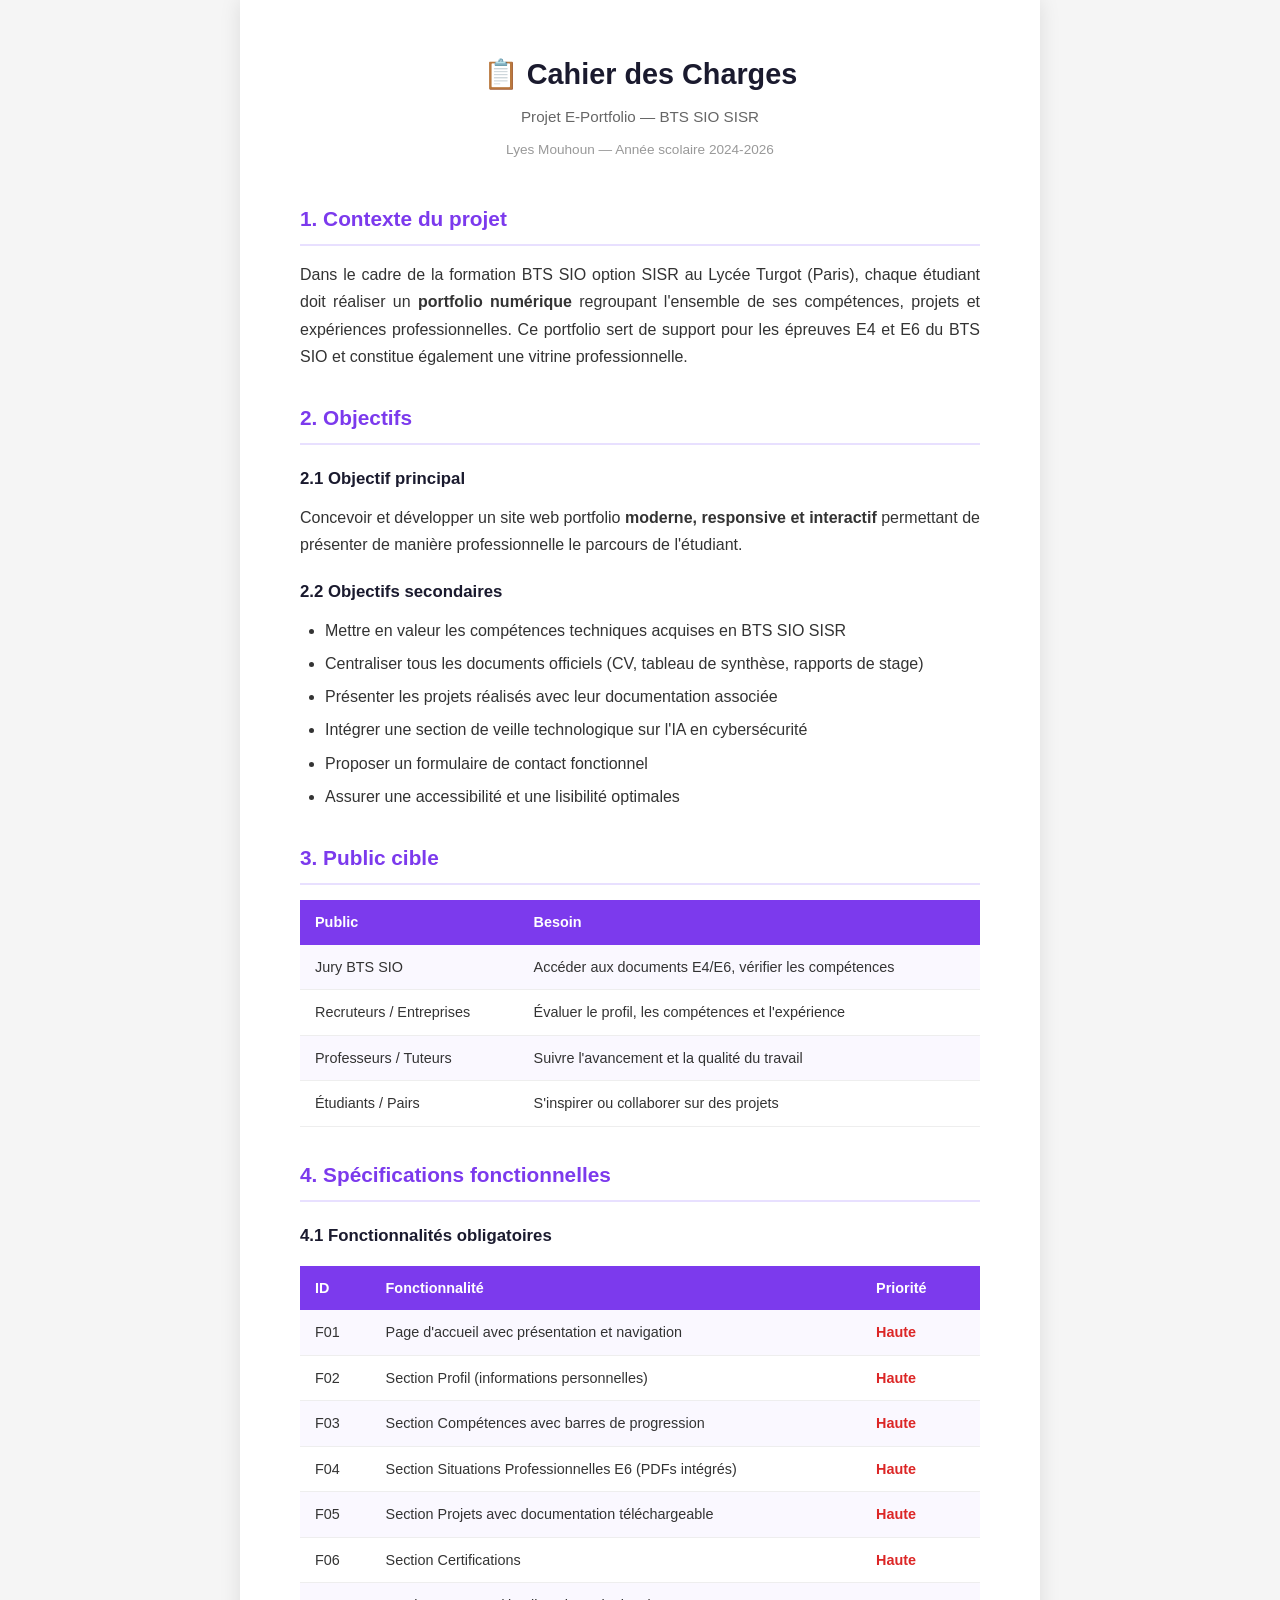
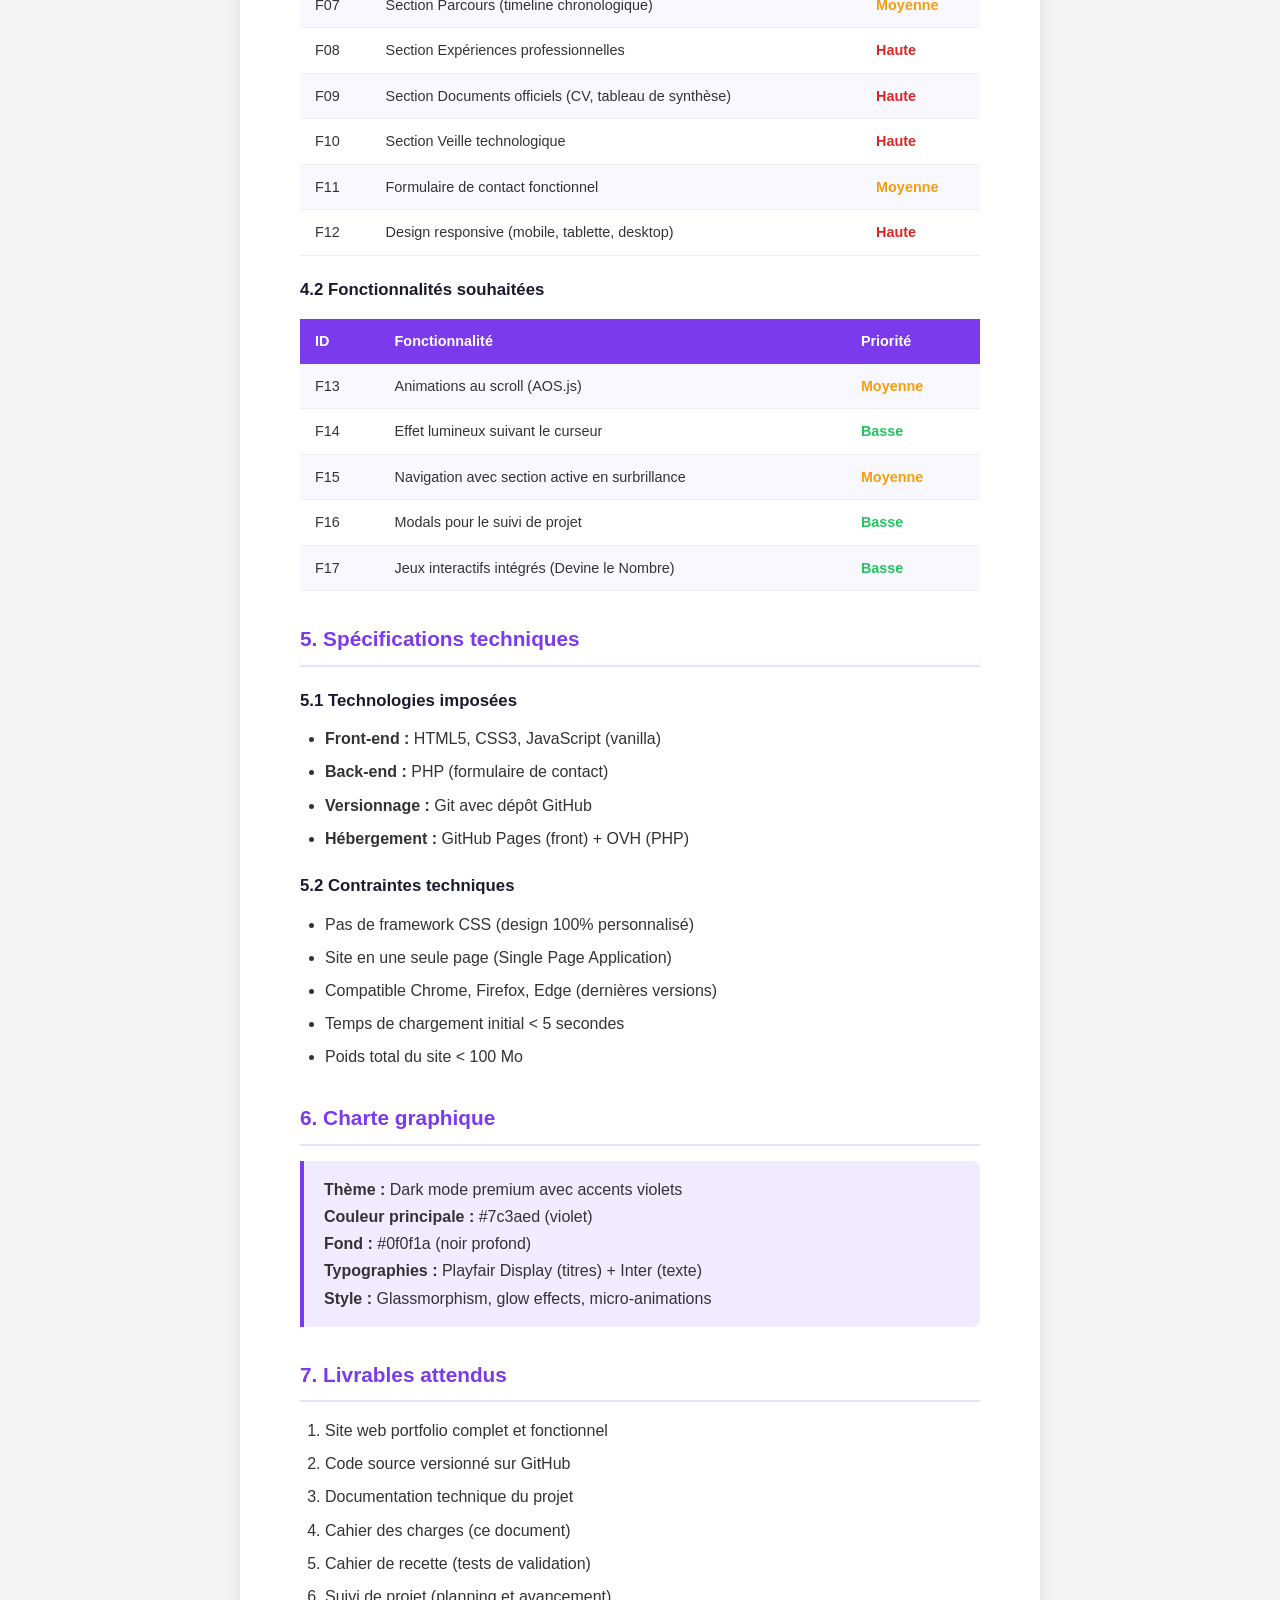
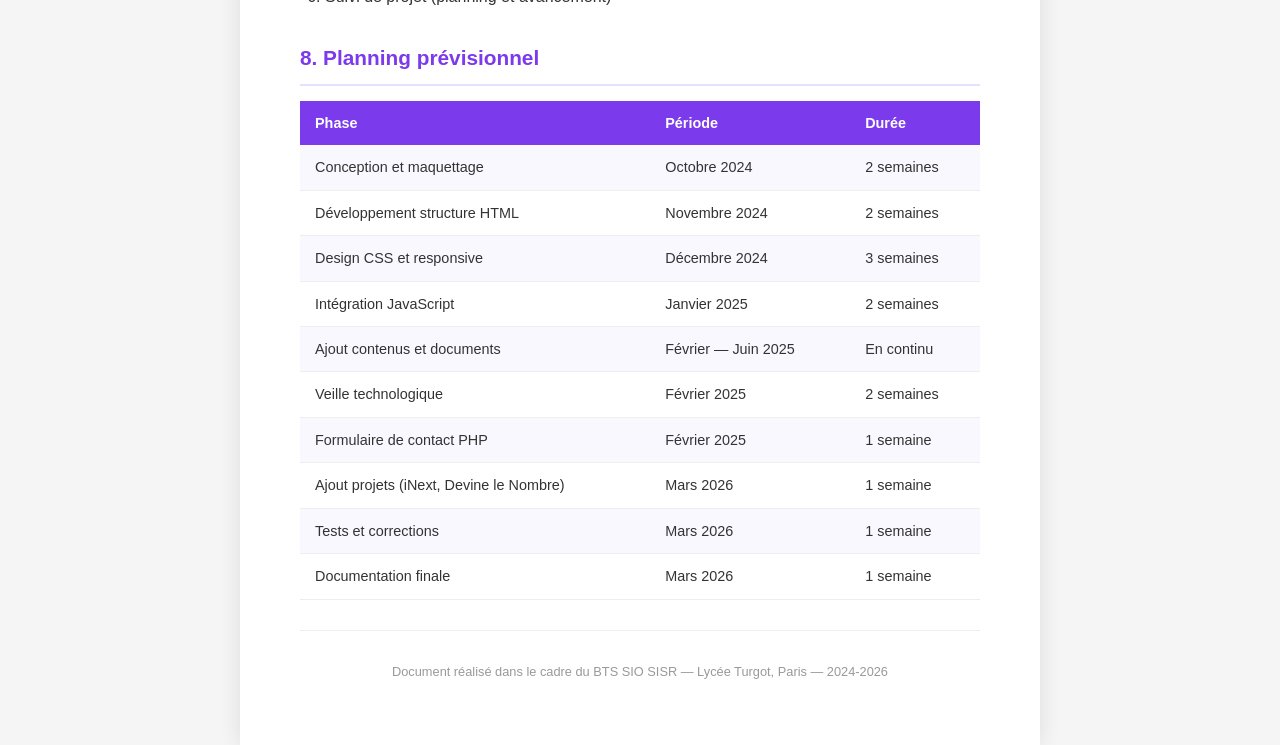
==== pdf/projets/cahier-des-charges-portfolio.html @ 45b32a81 "Restauration des documents du Portfolio (HTML) et mise à jour complète des liens" ====
<!DOCTYPE html>
<html lang="fr">

<head>
    <meta charset="UTF-8">
    <meta name="viewport" content="width=device-width, initial-scale=1.0">
    <title>Cahier des Charges — Portfolio BTS SIO</title>
    <style>
        * {
            margin: 0;
            padding: 0;
            box-sizing: border-box;
        }

        body {
            font-family: 'Segoe UI', Tahoma, sans-serif;
            background: #f5f5f5;
            color: #333;
            line-height: 1.7;
        }

        .container {
            max-width: 800px;
            margin: 0 auto;
            background: #fff;
            padding: 50px 60px;
            min-height: 100vh;
            box-shadow: 0 0 20px rgba(0, 0, 0, 0.1);
        }

        h1 {
            color: #1a1a2e;
            font-size: 1.8rem;
            text-align: center;
            margin-bottom: 5px;
        }

        .subtitle {
            text-align: center;
            color: #666;
            font-size: 0.95rem;
            margin-bottom: 8px;
        }

        .date {
            text-align: center;
            color: #999;
            font-size: 0.85rem;
            margin-bottom: 40px;
        }

        h2 {
            color: #7c3aed;
            font-size: 1.3rem;
            margin: 30px 0 15px;
            padding-bottom: 8px;
            border-bottom: 2px solid #e8e0ff;
        }

        h3 {
            color: #1a1a2e;
            font-size: 1.05rem;
            margin: 20px 0 10px;
        }

        p {
            margin-bottom: 12px;
            text-align: justify;
        }

        ul,
        ol {
            margin: 10px 0 15px 25px;
        }

        li {
            margin-bottom: 6px;
        }

        table {
            width: 100%;
            border-collapse: collapse;
            margin: 15px 0;
            font-size: 0.9rem;
        }

        th {
            background: #7c3aed;
            color: #fff;
            padding: 10px 15px;
            text-align: left;
        }

        td {
            padding: 10px 15px;
            border-bottom: 1px solid #eee;
        }

        tr:nth-child(even) {
            background: #faf8ff;
        }

        .info-box {
            background: #f0ebff;
            border-left: 4px solid #7c3aed;
            padding: 15px 20px;
            margin: 15px 0;
            border-radius: 0 8px 8px 0;
        }

        .priority-high {
            color: #dc2626;
            font-weight: 600;
        }

        .priority-mid {
            color: #f59e0b;
            font-weight: 600;
        }

        .priority-low {
            color: #22c55e;
            font-weight: 600;
        }

        hr {
            border: none;
            border-top: 1px solid #eee;
            margin: 30px 0;
        }

        @media print {
            .container {
                box-shadow: none;
                padding: 30px;
            }
        }
    </style>
</head>

<body>
    <div class="container">
        <h1>📋 Cahier des Charges</h1>
        <p class="subtitle">Projet E-Portfolio — BTS SIO SISR</p>
        <p class="date">Lyes Mouhoun — Année scolaire 2024-2026</p>

        <h2>1. Contexte du projet</h2>
        <p>Dans le cadre de la formation BTS SIO option SISR au Lycée Turgot (Paris), chaque étudiant doit réaliser un
            <strong>portfolio numérique</strong> regroupant l'ensemble de ses compétences, projets et expériences
            professionnelles. Ce portfolio sert de support pour les épreuves E4 et E6 du BTS SIO et constitue également
            une vitrine professionnelle.</p>

        <h2>2. Objectifs</h2>
        <h3>2.1 Objectif principal</h3>
        <p>Concevoir et développer un site web portfolio <strong>moderne, responsive et interactif</strong> permettant
            de présenter de manière professionnelle le parcours de l'étudiant.</p>

        <h3>2.2 Objectifs secondaires</h3>
        <ul>
            <li>Mettre en valeur les compétences techniques acquises en BTS SIO SISR</li>
            <li>Centraliser tous les documents officiels (CV, tableau de synthèse, rapports de stage)</li>
            <li>Présenter les projets réalisés avec leur documentation associée</li>
            <li>Intégrer une section de veille technologique sur l'IA en cybersécurité</li>
            <li>Proposer un formulaire de contact fonctionnel</li>
            <li>Assurer une accessibilité et une lisibilité optimales</li>
        </ul>

        <h2>3. Public cible</h2>
        <table>
            <tr>
                <th>Public</th>
                <th>Besoin</th>
            </tr>
            <tr>
                <td>Jury BTS SIO</td>
                <td>Accéder aux documents E4/E6, vérifier les compétences</td>
            </tr>
            <tr>
                <td>Recruteurs / Entreprises</td>
                <td>Évaluer le profil, les compétences et l'expérience</td>
            </tr>
            <tr>
                <td>Professeurs / Tuteurs</td>
                <td>Suivre l'avancement et la qualité du travail</td>
            </tr>
            <tr>
                <td>Étudiants / Pairs</td>
                <td>S'inspirer ou collaborer sur des projets</td>
            </tr>
        </table>

        <h2>4. Spécifications fonctionnelles</h2>

        <h3>4.1 Fonctionnalités obligatoires</h3>
        <table>
            <tr>
                <th>ID</th>
                <th>Fonctionnalité</th>
                <th>Priorité</th>
            </tr>
            <tr>
                <td>F01</td>
                <td>Page d'accueil avec présentation et navigation</td>
                <td class="priority-high">Haute</td>
            </tr>
            <tr>
                <td>F02</td>
                <td>Section Profil (informations personnelles)</td>
                <td class="priority-high">Haute</td>
            </tr>
            <tr>
                <td>F03</td>
                <td>Section Compétences avec barres de progression</td>
                <td class="priority-high">Haute</td>
            </tr>
            <tr>
                <td>F04</td>
                <td>Section Situations Professionnelles E6 (PDFs intégrés)</td>
                <td class="priority-high">Haute</td>
            </tr>
            <tr>
                <td>F05</td>
                <td>Section Projets avec documentation téléchargeable</td>
                <td class="priority-high">Haute</td>
            </tr>
            <tr>
                <td>F06</td>
                <td>Section Certifications</td>
                <td class="priority-high">Haute</td>
            </tr>
            <tr>
                <td>F07</td>
                <td>Section Parcours (timeline chronologique)</td>
                <td class="priority-mid">Moyenne</td>
            </tr>
            <tr>
                <td>F08</td>
                <td>Section Expériences professionnelles</td>
                <td class="priority-high">Haute</td>
            </tr>
            <tr>
                <td>F09</td>
                <td>Section Documents officiels (CV, tableau de synthèse)</td>
                <td class="priority-high">Haute</td>
            </tr>
            <tr>
                <td>F10</td>
                <td>Section Veille technologique</td>
                <td class="priority-high">Haute</td>
            </tr>
            <tr>
                <td>F11</td>
                <td>Formulaire de contact fonctionnel</td>
                <td class="priority-mid">Moyenne</td>
            </tr>
            <tr>
                <td>F12</td>
                <td>Design responsive (mobile, tablette, desktop)</td>
                <td class="priority-high">Haute</td>
            </tr>
        </table>

        <h3>4.2 Fonctionnalités souhaitées</h3>
        <table>
            <tr>
                <th>ID</th>
                <th>Fonctionnalité</th>
                <th>Priorité</th>
            </tr>
            <tr>
                <td>F13</td>
                <td>Animations au scroll (AOS.js)</td>
                <td class="priority-mid">Moyenne</td>
            </tr>
            <tr>
                <td>F14</td>
                <td>Effet lumineux suivant le curseur</td>
                <td class="priority-low">Basse</td>
            </tr>
            <tr>
                <td>F15</td>
                <td>Navigation avec section active en surbrillance</td>
                <td class="priority-mid">Moyenne</td>
            </tr>
            <tr>
                <td>F16</td>
                <td>Modals pour le suivi de projet</td>
                <td class="priority-low">Basse</td>
            </tr>
            <tr>
                <td>F17</td>
                <td>Jeux interactifs intégrés (Devine le Nombre)</td>
                <td class="priority-low">Basse</td>
            </tr>
        </table>

        <h2>5. Spécifications techniques</h2>
        <h3>5.1 Technologies imposées</h3>
        <ul>
            <li><strong>Front-end :</strong> HTML5, CSS3, JavaScript (vanilla)</li>
            <li><strong>Back-end :</strong> PHP (formulaire de contact)</li>
            <li><strong>Versionnage :</strong> Git avec dépôt GitHub</li>
            <li><strong>Hébergement :</strong> GitHub Pages (front) + OVH (PHP)</li>
        </ul>

        <h3>5.2 Contraintes techniques</h3>
        <ul>
            <li>Pas de framework CSS (design 100% personnalisé)</li>
            <li>Site en une seule page (Single Page Application)</li>
            <li>Compatible Chrome, Firefox, Edge (dernières versions)</li>
            <li>Temps de chargement initial &lt; 5 secondes</li>
            <li>Poids total du site &lt; 100 Mo</li>
        </ul>

        <h2>6. Charte graphique</h2>
        <div class="info-box">
            <strong>Thème :</strong> Dark mode premium avec accents violets<br>
            <strong>Couleur principale :</strong> #7c3aed (violet)<br>
            <strong>Fond :</strong> #0f0f1a (noir profond)<br>
            <strong>Typographies :</strong> Playfair Display (titres) + Inter (texte)<br>
            <strong>Style :</strong> Glassmorphism, glow effects, micro-animations
        </div>

        <h2>7. Livrables attendus</h2>
        <ol>
            <li>Site web portfolio complet et fonctionnel</li>
            <li>Code source versionné sur GitHub</li>
            <li>Documentation technique du projet</li>
            <li>Cahier des charges (ce document)</li>
            <li>Cahier de recette (tests de validation)</li>
            <li>Suivi de projet (planning et avancement)</li>
        </ol>

        <h2>8. Planning prévisionnel</h2>
        <table>
            <tr>
                <th>Phase</th>
                <th>Période</th>
                <th>Durée</th>
            </tr>
            <tr>
                <td>Conception et maquettage</td>
                <td>Octobre 2024</td>
                <td>2 semaines</td>
            </tr>
            <tr>
                <td>Développement structure HTML</td>
                <td>Novembre 2024</td>
                <td>2 semaines</td>
            </tr>
            <tr>
                <td>Design CSS et responsive</td>
                <td>Décembre 2024</td>
                <td>3 semaines</td>
            </tr>
            <tr>
                <td>Intégration JavaScript</td>
                <td>Janvier 2025</td>
                <td>2 semaines</td>
            </tr>
            <tr>
                <td>Ajout contenus et documents</td>
                <td>Février — Juin 2025</td>
                <td>En continu</td>
            </tr>
            <tr>
                <td>Veille technologique</td>
                <td>Février 2025</td>
                <td>2 semaines</td>
            </tr>
            <tr>
                <td>Formulaire de contact PHP</td>
                <td>Février 2025</td>
                <td>1 semaine</td>
            </tr>
            <tr>
                <td>Ajout projets (iNext, Devine le Nombre)</td>
                <td>Mars 2026</td>
                <td>1 semaine</td>
            </tr>
            <tr>
                <td>Tests et corrections</td>
                <td>Mars 2026</td>
                <td>1 semaine</td>
            </tr>
            <tr>
                <td>Documentation finale</td>
                <td>Mars 2026</td>
                <td>1 semaine</td>
            </tr>
        </table>

        <hr>
        <p style="text-align:center; color:#999; font-size:0.8rem;">Document réalisé dans le cadre du BTS SIO SISR —
            Lycée Turgot, Paris — 2024-2026</p>
    </div>
</body>

</html>
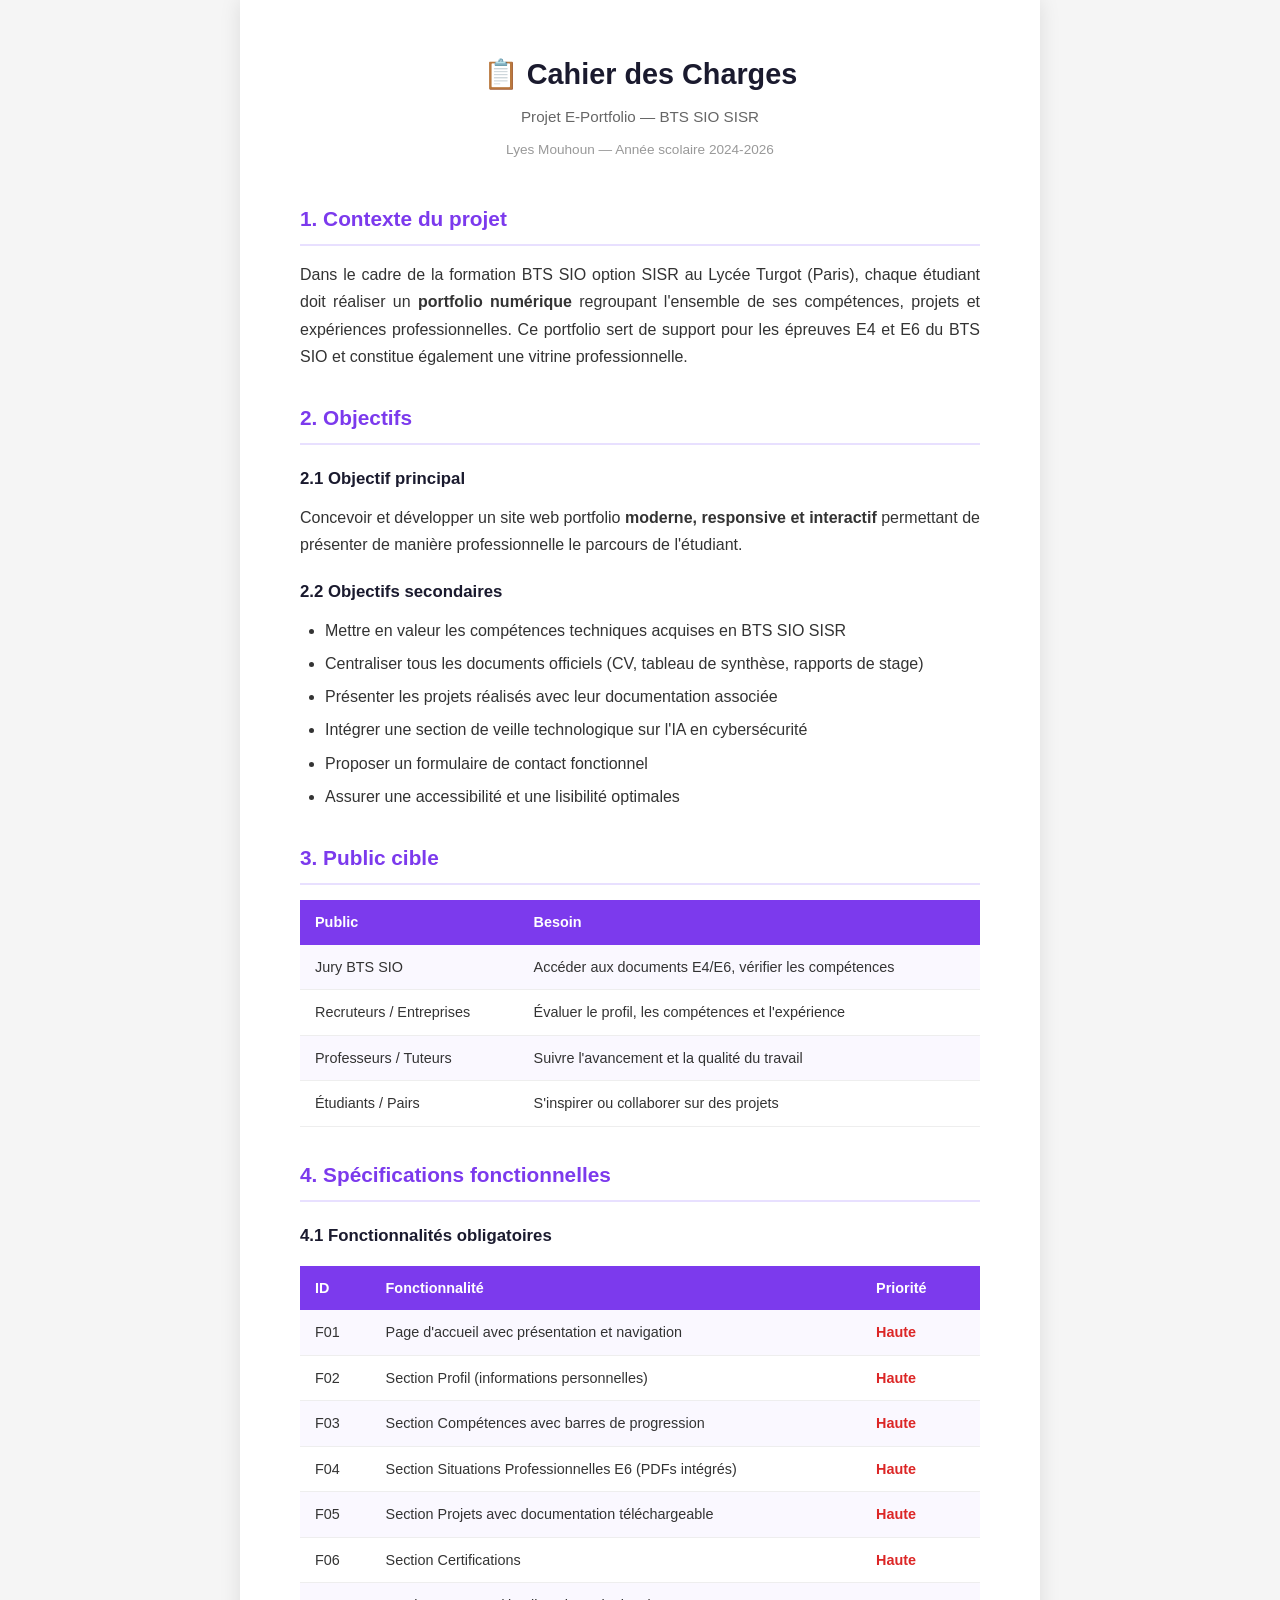
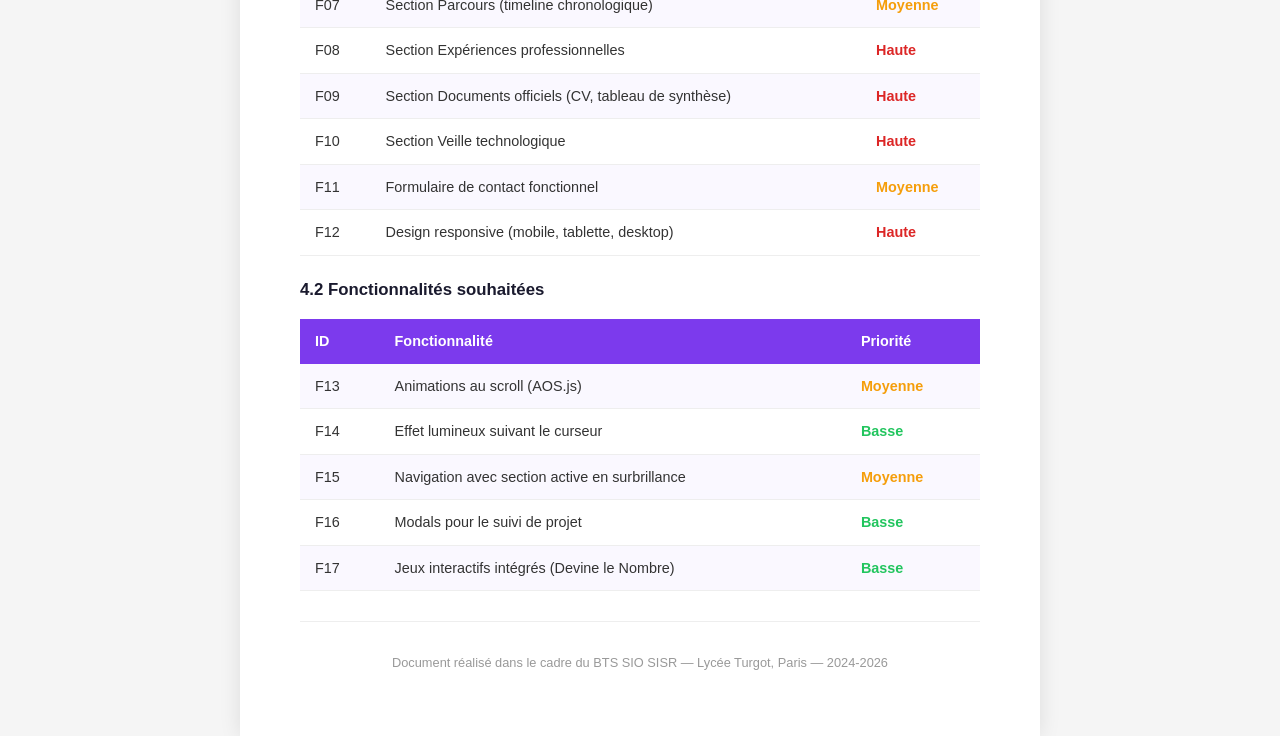
==== commit 4f57d7e2: "version beta" ====
--- a/pdf/projets/cahier-des-charges-portfolio.html
+++ b/pdf/projets/cahier-des-charges-portfolio.html
@@ -148,7 +148,8 @@
         <p>Dans le cadre de la formation BTS SIO option SISR au Lycée Turgot (Paris), chaque étudiant doit réaliser un
             <strong>portfolio numérique</strong> regroupant l'ensemble de ses compétences, projets et expériences
             professionnelles. Ce portfolio sert de support pour les épreuves E4 et E6 du BTS SIO et constitue également
-            une vitrine professionnelle.</p>
+            une vitrine professionnelle.
+        </p>
 
         <h2>2. Objectifs</h2>
         <h3>2.1 Objectif principal</h3>
@@ -294,102 +295,6 @@
             </tr>
         </table>
 
-        <h2>5. Spécifications techniques</h2>
-        <h3>5.1 Technologies imposées</h3>
-        <ul>
-            <li><strong>Front-end :</strong> HTML5, CSS3, JavaScript (vanilla)</li>
-            <li><strong>Back-end :</strong> PHP (formulaire de contact)</li>
-            <li><strong>Versionnage :</strong> Git avec dépôt GitHub</li>
-            <li><strong>Hébergement :</strong> GitHub Pages (front) + OVH (PHP)</li>
-        </ul>
-
-        <h3>5.2 Contraintes techniques</h3>
-        <ul>
-            <li>Pas de framework CSS (design 100% personnalisé)</li>
-            <li>Site en une seule page (Single Page Application)</li>
-            <li>Compatible Chrome, Firefox, Edge (dernières versions)</li>
-            <li>Temps de chargement initial &lt; 5 secondes</li>
-            <li>Poids total du site &lt; 100 Mo</li>
-        </ul>
-
-        <h2>6. Charte graphique</h2>
-        <div class="info-box">
-            <strong>Thème :</strong> Dark mode premium avec accents violets<br>
-            <strong>Couleur principale :</strong> #7c3aed (violet)<br>
-            <strong>Fond :</strong> #0f0f1a (noir profond)<br>
-            <strong>Typographies :</strong> Playfair Display (titres) + Inter (texte)<br>
-            <strong>Style :</strong> Glassmorphism, glow effects, micro-animations
-        </div>
-
-        <h2>7. Livrables attendus</h2>
-        <ol>
-            <li>Site web portfolio complet et fonctionnel</li>
-            <li>Code source versionné sur GitHub</li>
-            <li>Documentation technique du projet</li>
-            <li>Cahier des charges (ce document)</li>
-            <li>Cahier de recette (tests de validation)</li>
-            <li>Suivi de projet (planning et avancement)</li>
-        </ol>
-
-        <h2>8. Planning prévisionnel</h2>
-        <table>
-            <tr>
-                <th>Phase</th>
-                <th>Période</th>
-                <th>Durée</th>
-            </tr>
-            <tr>
-                <td>Conception et maquettage</td>
-                <td>Octobre 2024</td>
-                <td>2 semaines</td>
-            </tr>
-            <tr>
-                <td>Développement structure HTML</td>
-                <td>Novembre 2024</td>
-                <td>2 semaines</td>
-            </tr>
-            <tr>
-                <td>Design CSS et responsive</td>
-                <td>Décembre 2024</td>
-                <td>3 semaines</td>
-            </tr>
-            <tr>
-                <td>Intégration JavaScript</td>
-                <td>Janvier 2025</td>
-                <td>2 semaines</td>
-            </tr>
-            <tr>
-                <td>Ajout contenus et documents</td>
-                <td>Février — Juin 2025</td>
-                <td>En continu</td>
-            </tr>
-            <tr>
-                <td>Veille technologique</td>
-                <td>Février 2025</td>
-                <td>2 semaines</td>
-            </tr>
-            <tr>
-                <td>Formulaire de contact PHP</td>
-                <td>Février 2025</td>
-                <td>1 semaine</td>
-            </tr>
-            <tr>
-                <td>Ajout projets (iNext, Devine le Nombre)</td>
-                <td>Mars 2026</td>
-                <td>1 semaine</td>
-            </tr>
-            <tr>
-                <td>Tests et corrections</td>
-                <td>Mars 2026</td>
-                <td>1 semaine</td>
-            </tr>
-            <tr>
-                <td>Documentation finale</td>
-                <td>Mars 2026</td>
-                <td>1 semaine</td>
-            </tr>
-        </table>
-
         <hr>
         <p style="text-align:center; color:#999; font-size:0.8rem;">Document réalisé dans le cadre du BTS SIO SISR —
             Lycée Turgot, Paris — 2024-2026</p>
